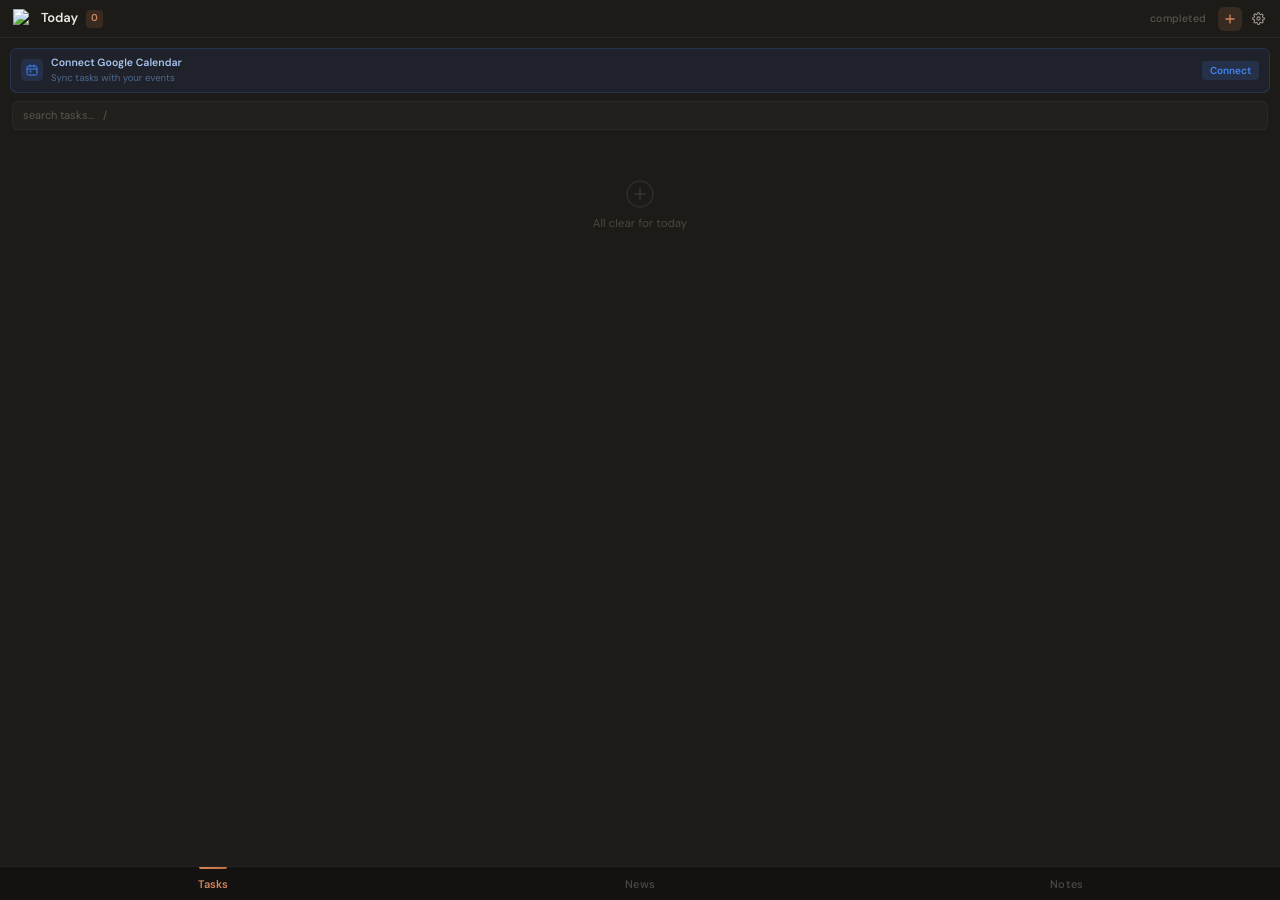
==== frontend/index.html @ a24739db "Initial commit: Checkera desktop to-do widget Adds version control to the project (previously ungiti" ====
<!DOCTYPE html>
<html lang="en">
<head>
  <meta charset="UTF-8" />
  <meta name="viewport" content="width=device-width, initial-scale=1.0" />
  <title>Checkera</title>
  <link rel="preconnect" href="https://fonts.googleapis.com" />
  <link rel="preconnect" href="https://fonts.gstatic.com" crossorigin />
  <link href="https://fonts.googleapis.com/css2?family=DM+Sans:ital,opsz,wght@0,9..40,300;0,9..40,400;0,9..40,500;0,9..40,600;1,9..40,300&display=swap" rel="stylesheet" />
  <link rel="stylesheet" href="styles.css" />
</head>
<body>
  <div id="app">
    <!-- Header strip -->
    <div id="header-strip">
      <div class="header-left">
        <img class="brand-badge" src="checkera-icon-32.png" alt="Checkera" />
        <span id="view-title">Today</span>
        <span id="view-count" class="count-badge">0</span>
      </div>
      <div class="header-actions">
        <button id="focus-indicator" class="focus-indicator hidden" title="Focus session running — click to view"></button>
        <button id="action-done" class="header-link" title="View completed tasks">completed</button>
        <button id="action-add" class="action-btn action-add" title="Add task">
          <svg width="14" height="14" viewBox="0 0 24 24" fill="none" stroke="currentColor" stroke-width="2.2" stroke-linecap="round"><line x1="12" y1="5" x2="12" y2="19"/><line x1="5" y1="12" x2="19" y2="12"/></svg>
        </button>
        <button id="action-refresh" class="action-btn action-refresh hidden" title="Refresh news">
          <svg width="13" height="13" viewBox="0 0 24 24" fill="none" stroke="currentColor" stroke-width="2" stroke-linecap="round" stroke-linejoin="round"><polyline points="23 4 23 10 17 10"/><polyline points="1 20 1 14 7 14"/><path d="M3.51 9a9 9 0 0 1 14.85-3.36L23 10M1 14l4.64 4.36A9 9 0 0 0 20.49 15"/></svg>
        </button>
        <button id="action-settings" class="action-btn action-settings" title="Settings">
          <svg width="13" height="13" viewBox="0 0 24 24" fill="none" stroke="currentColor" stroke-width="2" stroke-linecap="round" stroke-linejoin="round"><circle cx="12" cy="12" r="3"/><path d="M19.4 15a1.65 1.65 0 0 0 .33 1.82l.06.06a2 2 0 1 1-2.83 2.83l-.06-.06a1.65 1.65 0 0 0-1.82-.33 1.65 1.65 0 0 0-1 1.51V21a2 2 0 0 1-4 0v-.09A1.65 1.65 0 0 0 9 19.4a1.65 1.65 0 0 0-1.82.33l-.06.06a2 2 0 1 1-2.83-2.83l.06-.06A1.65 1.65 0 0 0 4.6 15a1.65 1.65 0 0 0-1.51-1H3a2 2 0 0 1 0-4h.09A1.65 1.65 0 0 0 4.6 9a1.65 1.65 0 0 0-.33-1.82l-.06-.06a2 2 0 1 1 2.83-2.83l.06.06A1.65 1.65 0 0 0 9 4.6a1.65 1.65 0 0 0 1-1.51V3a2 2 0 0 1 4 0v.09a1.65 1.65 0 0 0 1 1.51 1.65 1.65 0 0 0 1.82-.33l.06-.06a2 2 0 1 1 2.83 2.83l-.06.06A1.65 1.65 0 0 0 19.4 9a1.65 1.65 0 0 0 1.51 1H21a2 2 0 0 1 0 4h-.09a1.65 1.65 0 0 0-1.51 1z"/></svg>
        </button>
      </div>
    </div>

    <!-- Scrollable content -->
    <div id="content" class="scroll-area"></div>

    <!-- Tab bar -->
    <div id="tab-bar">
      <button class="tab-btn" data-tab="tasks">tasks</button>
      <button class="tab-btn" data-tab="news">news</button>
      <button class="tab-btn" data-tab="notes">notes</button>
    </div>
  </div>
  <script src="app.js"></script>
</body>
</html>
---- frontend/styles.css ----
/* ─────────────────────────────────────────────────────────────
   Design tokens — dark warm terracotta, exactly matching the
   Figma design. Don't change without checking the export.
─────────────────────────────────────────────────────────── */

:root {
  --bg:               #1D1B18;
  --bg-title:         #131210;
  --bg-hover:         #222018;
  --bg-input:         #22201C;

  --text:             #EDE8E1;
  --text-secondary:   #A0988E;
  --text-muted:       #8A8480;
  --text-faint:       #6A6460;
  --text-fainter:     #5A5650;
  --text-bare:        #4E4A46;
  --text-dim:         #4A4640;
  --text-dimmer:      #3E3A36;
  --text-dimmest:     #3A3630;

  --accent:           #D4845A;
  --accent-2:         #C0703E;
  --accent-tint:      rgba(212, 132, 90, 0.14);
  --accent-tint-hov:  rgba(212, 132, 90, 0.28);
  --accent-warm:      #9A7060;

  --border:           rgba(255, 255, 255, 0.07);
  --border-faint:     rgba(255, 255, 255, 0.04);
  --border-strong:    rgba(255, 255, 255, 0.1);

  --done-fill:        #2E4A3A;
  --done-check:       #4A8064;

  --gcal:             #4285F4;
  --gcal-tint:        rgba(66, 133, 244, 0.18);
  --gcal-bg:          rgba(66, 133, 244, 0.08);
  --gcal-text:        #A8C4F0;
  --gcal-sub:         #4E6A90;

  --bucket-overdue:   #C44040;
  --bucket-today:     #D4845A;
  --bucket-tomorrow:  #C4A24A;
  --bucket-week:      #6390B8;
  --bucket-later:     #6A8A6A;
  --bucket-someday:   #5A5650;
}

* { box-sizing: border-box; }

html, body {
  margin: 0; padding: 0;
  width: 100%; height: 100%;
  font-family: 'DM Sans', system-ui, sans-serif;
  background: var(--bg);
  color: var(--text);
  user-select: none;
  -webkit-font-smoothing: antialiased;
  text-rendering: geometricPrecision;
  overflow: hidden;
}

button {
  font-family: inherit;
  border: none;
  cursor: pointer;
  padding: 0;
  background: transparent;
}

#app {
  width: 100vw; height: 100vh;
  display: flex; flex-direction: column;
  background: var(--bg);
  border-radius: 0;
  overflow: hidden;
}

/* ── Header strip ── */
#header-strip {
  height: 38px; flex-shrink: 0;
  background: var(--bg);
  border-bottom: 1px solid rgba(255, 255, 255, 0.06);
  display: flex;
  align-items: center;
  justify-content: space-between;
  padding: 0 10px 0 13px;
}

.header-left { display: flex; align-items: center; gap: 8px; min-width: 0; }

.brand-badge {
  width: 20px; height: 20px;
  display: block;
  flex-shrink: 0;
  /* the PNG already has the orange square + checkmark baked in */
  image-rendering: -webkit-optimize-contrast;
  image-rendering: crisp-edges;
}

#view-title {
  font-size: 13px;
  font-weight: 600;
  color: var(--text);
  letter-spacing: -0.01em;
}

.count-badge {
  font-size: 10px;
  font-weight: 600;
  color: var(--accent);
  background: var(--accent-tint);
  border-radius: 4px;
  padding: 1px 5px;
  line-height: 1.6;
}

.header-actions { display: flex; gap: 4px; align-items: center; }
.hidden { display: none !important; }

.action-btn {
  width: 24px; height: 24px;
  border-radius: 6px;
  display: flex; align-items: center; justify-content: center;
  transition: background 0.15s, color 0.15s;
}
.action-add {
  background: var(--accent-tint);
  color: var(--accent);
}
.action-add:hover { background: var(--accent-tint-hov); }
.action-refresh { color: var(--text-fainter); }
.action-refresh:hover { color: var(--accent); }
.action-refresh.spinning svg { animation: spin 0.8s ease; }
@keyframes spin { from { transform: rotate(0); } to { transform: rotate(360deg); } }

/* "done" link in header — text-link styling, not a button */
.header-link {
  font-family: inherit;
  font-size: 10.5px;
  font-weight: 500;
  color: var(--text-fainter);
  background: transparent;
  border: none;
  padding: 4px 6px;
  letter-spacing: 0.02em;
  cursor: pointer;
  text-decoration: none;
  transition: color 0.15s;
  margin-right: 2px;
}
.header-link:hover { color: var(--accent); text-decoration: underline; text-underline-offset: 2px; }

/* ── Scrollable content ── */
.scroll-area {
  flex: 1; min-height: 0; overflow-y: auto;
  scrollbar-width: none;
}
.scroll-area::-webkit-scrollbar { width: 0; }

/* ── Search bar (tasks view) ── */
.search-wrap {
  position: relative;
  display: flex; align-items: center;
  margin: 8px 12px 6px;
}
.search-input {
  flex: 1;
  background: var(--bg-input);
  border: 1px solid var(--border-faint);
  border-radius: 6px;
  color: var(--text);
  font-family: inherit;
  font-size: 11.5px;
  padding: 6px 26px 6px 10px;
  outline: none;
  transition: border-color 0.12s, background 0.12s;
}
.search-input::placeholder { color: var(--text-fainter); font-size: 11px; }
.search-input:focus {
  border-color: rgba(212, 132, 90, 0.4);
  background: #26221E;
}
.search-active .search-input {
  border-color: rgba(212, 132, 90, 0.45);
}
.search-clear {
  position: absolute;
  right: 6px;
  width: 18px; height: 18px;
  font-size: 14px;
  line-height: 1;
  color: var(--text-fainter);
  background: transparent;
  border: none;
  border-radius: 50%;
  cursor: pointer;
  display: flex; align-items: center; justify-content: center;
  transition: background 0.12s, color 0.12s;
}
.search-clear:hover {
  background: rgba(255,255,255,0.06);
  color: var(--accent);
}

/* ── Bucket section header ── */
.bucket-header {
  width: 100%;
  display: flex; align-items: center; gap: 6px;
  padding: 5px 14px;
  border-bottom: 1px solid var(--border-faint);
  text-align: left;
  transition: background 0.12s;
}
.bucket-header:hover { background: rgba(255, 255, 255, 0.02); }
.bucket-chevron { display: flex; align-items: center; }
.bucket-label {
  font-size: 9.5px; font-weight: 700;
  letter-spacing: 0.07em;
  text-transform: uppercase;
}
.bucket-count {
  font-size: 9px; font-weight: 600;
  border-radius: 3px;
  padding: 0 4px;
  line-height: 1.7;
}

/* ── Task row ── */
.task-row {
  display: flex; align-items: flex-start; gap: 9px;
  padding: 7px 12px 7px 14px;
  border-bottom: 1px solid var(--border-faint);
  transition: background 0.12s;
}
.task-row:hover { background: var(--bg-hover); }
.task-row.has-meta { padding-bottom: 8px; }
.task-row-editable { cursor: pointer; }

.checkbox {
  width: 15px; height: 15px; border-radius: 50%;
  border: 1.5px solid rgba(255, 255, 255, 0.2);
  background: transparent;
  flex-shrink: 0;
  display: flex; align-items: center; justify-content: center;
  margin-top: 1px;
  transition: background 0.15s, border-color 0.15s;
}
.checkbox:hover { border-color: rgba(212, 132, 90, 0.6); }
.checkbox.checked {
  background: #4A8064;
  border: none;
}

.task-body { flex: 1; min-width: 0; }

.task-name {
  font-size: 12.5px;
  line-height: 1.4;
  margin: 0;
  word-break: break-word;
  color: var(--text);
}
.task-name.completed {
  color: rgba(255, 255, 255, 0.28);
  text-decoration: line-through;
  text-decoration-color: rgba(255, 255, 255, 0.2);
}

.task-tags {
  display: flex; align-items: center; gap: 5px;
  margin-top: 3px;
  flex-wrap: wrap;
}

.category-chip {
  font-size: 9px;
  font-weight: 600;
  letter-spacing: 0.06em;
  text-transform: uppercase;
  border-radius: 3px;
  padding: 1px 5px;
}

.gcal-dot {
  display: inline-flex; align-items: center; justify-content: center;
  width: 12px; height: 12px; border-radius: 50%;
  background: var(--gcal-tint);
  flex-shrink: 0;
}

.recurrence-badge {
  display: inline-flex; align-items: center;
  font-size: 8.5px;
  font-weight: 600;
  letter-spacing: 0.04em;
  text-transform: lowercase;
  color: var(--accent);
  background: var(--accent-tint);
  border-radius: 3px;
  padding: 1px 5px;
  line-height: 1.5;
}

/* Attendee avatars on the task row — tiny circles with first letter */
.attendee-avatars {
  display: inline-flex; align-items: center;
  margin-left: 2px;
}
.attendee-avatar {
  display: inline-flex; align-items: center; justify-content: center;
  width: 14px; height: 14px;
  border-radius: 50%;
  font-size: 8.5px;
  font-weight: 700;
  color: #EDE8E1;
  background: linear-gradient(135deg, #6A8A8A 0%, #4E6A6A 100%);
  border: 1.5px solid var(--bg);
  margin-left: -4px;
  cursor: default;
}
.attendee-avatar:first-child { margin-left: 0; }
.attendee-avatar-more {
  background: rgba(255, 255, 255, 0.08);
  color: var(--text-secondary);
  font-size: 7.5px;
}

/* Attendees section in form (pill input like Gmail's To: field) */
.attendees-wrap { position: relative; }
.attendees-box {
  display: flex; flex-wrap: wrap;
  gap: 4px;
  background: var(--bg-input);
  border: 1px solid var(--border-faint);
  border-radius: 6px;
  padding: 5px 7px;
  min-height: 32px;
  transition: border-color 0.12s, background 0.12s;
}
.attendees-box:focus-within {
  border-color: rgba(212, 132, 90, 0.5);
  background: #26221E;
}
.attendee-pill {
  display: inline-flex; align-items: center; gap: 4px;
  background: rgba(212, 132, 90, 0.16);
  border: 1px solid rgba(212, 132, 90, 0.28);
  border-radius: 10px;
  padding: 2px 4px 2px 8px;
  font-size: 10.5px;
  color: var(--text);
  max-width: 100%;
}
.attendee-pill-text {
  overflow: hidden;
  text-overflow: ellipsis;
  white-space: nowrap;
  max-width: 200px;
}
.attendee-pill-x {
  display: inline-flex; align-items: center; justify-content: center;
  width: 14px; height: 14px;
  border-radius: 50%;
  background: transparent;
  border: none;
  font-size: 12px; line-height: 1;
  color: var(--text-fainter);
  cursor: pointer;
  padding: 0;
  transition: background 0.12s, color 0.12s;
}
.attendee-pill-x:hover {
  background: rgba(196, 64, 64, 0.18);
  color: #E55C5C;
}
.attendee-input {
  flex: 1 1 80px;
  min-width: 80px;
  background: transparent;
  border: none;
  outline: none;
  font-family: inherit;
  font-size: 11px;
  color: var(--text);
  padding: 2px 0;
  user-select: text;
  -webkit-user-select: text;
}
.attendee-input::placeholder { color: var(--text-fainter); }

/* Autocomplete dropdown anchored under the box */
.attendee-suggestions {
  position: absolute;
  left: 0; right: 0;
  top: 100%;
  margin-top: 3px;
  background: var(--bg);
  border: 1px solid var(--border-strong);
  border-radius: 6px;
  box-shadow: 0 6px 18px rgba(0, 0, 0, 0.4);
  z-index: 50;
  overflow: hidden;
}
.attendee-sugg-row {
  display: block;
  width: 100%;
  font-family: inherit;
  font-size: 11px;
  text-align: left;
  background: transparent;
  border: none;
  cursor: pointer;
  padding: 6px 10px;
  color: var(--text-secondary);
  transition: background 0.1s, color 0.1s;
}
.attendee-sugg-row:hover {
  background: var(--accent-tint);
  color: var(--accent);
}

.due-meta {
  display: flex; align-items: center; gap: 6px;
  margin-top: 3px;
}
.meta-pill {
  display: flex; align-items: center; gap: 2px;
  font-size: 10px;
}
.meta-pill.overdue { color: var(--bucket-overdue); }

.priority-dot {
  display: inline-block;
  width: 5px; height: 5px; border-radius: 50%;
  flex-shrink: 0;
  margin-top: 7px;
}

/* ── Focus Mode ── */
.focus-btn {
  width: 20px; height: 20px;
  flex-shrink: 0;
  border-radius: 5px;
  display: flex; align-items: center; justify-content: center;
  color: var(--text-secondary);
  opacity: 0.55;
  transition: background 0.15s, color 0.15s, opacity 0.15s;
  margin-top: 2px;
}
.focus-btn:hover {
  opacity: 1;
  color: var(--accent);
  background: var(--accent-tint);
}

.focus-indicator {
  font-size: 10px;
  font-weight: 600;
  letter-spacing: 0.01em;
  color: var(--accent);
  background: var(--accent-tint);
  border-radius: 6px;
  padding: 4px 7px;
  font-variant-numeric: tabular-nums;
}
.focus-indicator:hover { background: var(--accent); color: #fff; }

.focus-session-card {
  display: flex; flex-direction: column; align-items: center;
  padding: 22px 16px 16px;
  gap: 4px;
  position: relative;
}
.focus-session-back {
  position: absolute;
  top: 8px; left: 10px;
  font-size: 10px;
  color: var(--text-secondary);
  background: transparent;
}
.focus-session-back:hover { color: var(--text); }
.focus-session-task {
  font-size: 11px;
  color: var(--text-secondary);
  text-align: center;
  max-width: 240px;
  overflow: hidden; text-overflow: ellipsis; white-space: nowrap;
}
.focus-session-timer {
  font-size: 40px;
  font-weight: 300;
  font-variant-numeric: tabular-nums;
  color: var(--text);
  margin: 10px 0 6px;
}
.focus-session-state {
  font-size: 10px;
  color: var(--text-secondary);
  margin-bottom: 10px;
}
.focus-session-actions {
  display: flex; gap: 6px;
  width: 100%;
  padding: 6px 0 0;
}

/* ── Settings ── */
.action-settings { color: var(--text-secondary); }
.action-settings:hover { background: rgba(255,255,255,0.06); color: var(--text); }

.settings-card {
  padding: 16px;
}
.settings-title {
  font-size: 12px;
  font-weight: 600;
  color: var(--text);
  margin-bottom: 12px;
}
.settings-row {
  display: flex; align-items: center; justify-content: space-between;
  gap: 10px;
  padding: 10px 0;
  border-top: 1px solid var(--border);
}
.settings-row:first-of-type { border-top: none; }
.settings-row-label { font-size: 11px; color: var(--text); }
.settings-row-sub { font-size: 10px; color: var(--text-secondary); margin-top: 2px; }

.settings-switch {
  position: relative;
  width: 34px; height: 19px;
  flex-shrink: 0;
  border-radius: 10px;
  background: rgba(255,255,255,0.12);
  border: none;
  transition: background 0.15s;
}
.settings-switch::after {
  content: "";
  position: absolute;
  top: 2px; left: 2px;
  width: 15px; height: 15px;
  border-radius: 50%;
  background: #EDE8E1;
  transition: transform 0.15s;
}
.settings-switch.on { background: var(--accent); }
.settings-switch.on::after { transform: translateX(15px); }
.settings-switch:disabled { opacity: 0.5; }

/* ── Create form ── */
.create-form {
  padding: 4px 0 14px;
}

.form-head {
  display: flex; align-items: center; justify-content: space-between;
  padding: 6px 12px 10px;
  border-bottom: 1px solid var(--border-faint);
  margin-bottom: 4px;
}
.form-back, .form-save {
  font-family: inherit;
  font-size: 11px;
  background: transparent;
  border: none;
  cursor: pointer;
  padding: 4px 8px;
  border-radius: 5px;
  transition: background 0.12s, color 0.12s;
}
.form-back {
  color: var(--text-fainter);
}
.form-back:hover {
  background: rgba(255,255,255,0.04);
  color: var(--text-secondary);
}
.form-save {
  color: var(--accent);
  background: var(--accent-tint);
  font-weight: 600;
}
.form-save:hover {
  background: var(--accent-tint-hov);
}
.form-title {
  font-size: 11px;
  color: var(--text-faint);
  letter-spacing: 0.04em;
  text-transform: lowercase;
}

.form-section {
  padding: 8px 14px 4px;
}
.form-caption {
  font-size: 9px;
  font-weight: 700;
  letter-spacing: 0.08em;
  text-transform: uppercase;
  color: var(--text-fainter);
  margin-bottom: 6px;
}

.form-input {
  width: 100%;
  background: var(--bg-input);
  border: 1px solid var(--border-faint);
  border-radius: 6px;
  color: var(--text);
  font-family: inherit;
  font-size: 12.5px;
  padding: 7px 9px;
  outline: none;
  transition: border-color 0.12s, background 0.12s;
  box-sizing: border-box;
}
.form-input:focus {
  border-color: rgba(212, 132, 90, 0.5);
  background: #26221E;
}
input[type="date"].form-input, input[type="time"].form-input {
  color-scheme: dark;
  font-size: 11px;
}

.form-row {
  display: flex; gap: 6px;
}
.form-row-sub { margin-top: 6px; }
.form-date  { flex: 1.4 1 0; }
.form-time  { flex: 1 1 0; }

.form-hint {
  font-size: 9.5px;
  color: var(--text-fainter);
  margin-top: 5px;
  font-style: italic;
}
.form-hint-info { color: var(--accent); font-style: normal; }
.form-caption-count {
  font-weight: 600; color: var(--accent);
  font-size: 8.5px; letter-spacing: 0.04em;
}

/* ── REPEAT chip row: stable 3×2 grid (no flex-wrap shimmy when chips bold) ── */
.chip-row-repeat {
  display: grid !important;
  grid-template-columns: repeat(3, 1fr);
  gap: 5px;
}
.chip-row-repeat .chip {
  flex: none;
  min-width: 0;
  min-height: 26px;
  padding: 6px 4px;
  text-align: center;
  display: flex;
  align-items: center;
  justify-content: center;
}

/* ── REPEAT section: custom 7-day picker ── */
.repeat-wrap { display: flex; flex-direction: column; gap: 10px; }

.weekday-picker {
  display: grid;
  grid-template-columns: repeat(7, 1fr);
  gap: 5px;
  margin-top: 6px;
  padding: 12px 8px;
  background: rgba(212, 132, 90, 0.04);
  border: 1px solid rgba(212, 132, 90, 0.15);
  border-radius: 8px;
}
.weekday-cell {
  font-family: inherit;
  font-size: 11px;
  font-weight: 600;
  color: var(--text-secondary);
  background: var(--bg-input);
  border: 1px solid var(--border-faint);
  border-radius: 6px;
  padding: 9px 0;
  cursor: pointer;
  transition: background 0.12s, color 0.12s, border-color 0.12s, transform 0.08s;
  letter-spacing: 0.02em;
  min-height: 32px;
  display: flex; align-items: center; justify-content: center;
}
.weekday-cell:hover {
  border-color: rgba(212, 132, 90, 0.45);
  color: var(--text);
  background: #26221E;
}
.weekday-cell:active { transform: scale(0.96); }
.weekday-weekend {
  color: var(--text-faint);
  background: rgba(255, 255, 255, 0.015);
}
.weekday-on, .weekday-on:hover {
  background: var(--accent);
  border-color: var(--accent);
  color: #fff;
  font-weight: 700;
}

/* ── Upcoming ghost section (after the active buckets) ── */
.upcoming-wrap {
  margin: 10px 10px 14px;
  padding: 6px 0 4px;
  border-top: 1px dashed var(--border-faint);
}
.upcoming-head {
  display: flex; align-items: center; gap: 6px;
  padding: 6px 4px 4px;
  font-size: 9px;
  font-weight: 700;
  letter-spacing: 0.1em;
  text-transform: uppercase;
  color: var(--text-fainter);
}
.upcoming-count {
  font-size: 8.5px; font-weight: 700;
  color: var(--text-fainter);
  background: rgba(255, 255, 255, 0.04);
  border-radius: 3px;
  padding: 1px 5px;
  margin-left: auto;
  margin-right: 4px;
}
.upcoming-row {
  display: flex; align-items: center; gap: 6px;
  padding: 4px 6px;
  border-radius: 5px;
  opacity: 0.55;
  cursor: default;
  font-size: 11px;
  user-select: none;
  -webkit-user-select: none;
}
.upcoming-icon {
  font-size: 10px;
  color: var(--accent);
  flex-shrink: 0;
  opacity: 0.7;
}
.upcoming-name {
  color: var(--text-secondary);
  flex-shrink: 0;
  font-weight: 500;
}
.upcoming-meta {
  font-size: 9.5px;
  color: var(--text-fainter);
  margin-left: auto;
  letter-spacing: 0.01em;
}
.upcoming-more {
  font-size: 9.5px;
  color: var(--text-fainter);
  padding: 2px 8px 0;
  font-style: italic;
}

/* ── Subtasks (checklist inside edit form, progress pill in row) ── */
.subtask-progress {
  display: inline-block;
  font-size: 8.5px;
  font-weight: 700;
  letter-spacing: 0.04em;
  color: var(--accent);
  background: var(--accent-tint);
  border-radius: 3px;
  padding: 1px 4px;
  margin-left: 4px;
  vertical-align: 1px;
}

/* Inline subtasks shown directly on the task row */
.task-subtasks {
  display: flex; flex-direction: column;
  gap: 2px;
  margin-top: 4px;
  padding-left: 4px;
  border-left: 1px solid var(--border-faint);
}
.task-subtask {
  display: flex; align-items: center; gap: 6px;
  padding: 2px 4px;
  border-radius: 4px;
  cursor: pointer;
  transition: background 0.12s;
}
.task-subtask:hover { background: rgba(255, 255, 255, 0.03); }
.task-subtask-cb {
  display: inline-flex; align-items: center; justify-content: center;
  width: 11px; height: 11px;
  border-radius: 50%;
  border: 1.2px solid rgba(255, 255, 255, 0.22);
  background: transparent;
  flex-shrink: 0;
}
.task-subtask-cb.checked {
  background: #4A8064;
  border: none;
}
.task-subtask-txt {
  font-size: 10.5px;
  color: var(--text-secondary);
  line-height: 1.35;
  word-break: break-word;
}
.task-subtask-done .task-subtask-txt {
  color: rgba(255, 255, 255, 0.28);
  text-decoration: line-through;
  text-decoration-color: rgba(255, 255, 255, 0.18);
}
.task-subtask-more {
  font-size: 9.5px;
  color: var(--text-fainter);
  padding: 2px 4px 0 4px;
  letter-spacing: 0.02em;
}

/* In-app toast (action feedback, e.g. recurring task completion) */
.toast {
  position: fixed;
  left: 50%; bottom: 46px;
  transform: translateX(-50%) translateY(8px);
  background: rgba(46, 74, 58, 0.96);
  color: #EDE8E1;
  font-size: 11px;
  font-weight: 500;
  letter-spacing: 0.01em;
  padding: 7px 12px;
  border-radius: 6px;
  border: 1px solid rgba(74, 128, 100, 0.35);
  box-shadow: 0 6px 18px rgba(0, 0, 0, 0.45);
  opacity: 0;
  transition: opacity 0.18s ease, transform 0.18s ease;
  z-index: 200;
  pointer-events: none;
  max-width: 90%;
  text-align: center;
}
.toast-shown {
  opacity: 1;
  transform: translateX(-50%) translateY(0);
}
.subtask-progress-done {
  color: var(--done-check);
  background: rgba(74,128,100,0.18);
}

.subtask-list {
  display: flex; flex-direction: column;
  gap: 2px;
  margin-bottom: 6px;
}
.subtask-row {
  display: flex; align-items: center;
  gap: 8px;
  padding: 5px 6px;
  border-radius: 5px;
  transition: background 0.12s;
}
.subtask-row:hover { background: rgba(255,255,255,0.025); }
.subtask-cb {
  width: 13px; height: 13px;
  border-radius: 50%;
  border: 1.5px solid rgba(255,255,255,0.22);
  background: transparent;
  cursor: pointer;
  flex-shrink: 0;
  display: flex; align-items: center; justify-content: center;
  transition: background 0.15s, border-color 0.15s;
}
.subtask-cb:hover { border-color: rgba(212,132,90,0.6); }
.subtask-cb.checked {
  background: #4A8064;
  border: none;
}
.subtask-text {
  flex: 1;
  font-size: 11.5px;
  color: var(--text);
  line-height: 1.35;
  word-break: break-word;
}
.subtask-row-done .subtask-text {
  color: rgba(255,255,255,0.32);
  text-decoration: line-through;
  text-decoration-color: rgba(255,255,255,0.22);
}
.subtask-del {
  font-size: 14px;
  line-height: 1;
  color: var(--text-fainter);
  background: transparent;
  border: none;
  cursor: pointer;
  width: 18px; height: 18px;
  border-radius: 4px;
  display: flex; align-items: center; justify-content: center;
  opacity: 0;
  transition: opacity 0.12s, color 0.12s, background 0.12s;
}
.subtask-row:hover .subtask-del { opacity: 1; }
.subtask-del:hover { color: #C44040; background: rgba(196,64,64,0.1); }

.subtask-add-row { margin-top: 4px; }
.subtask-input {
  padding: 6px 9px;
  font-size: 11.5px;
}

/* ── REMIND ME section (more breathing room) ── */
.reminder-wrap {
  display: flex;
  flex-direction: column;
  gap: 8px;
}
.chip-row-reminder {
  /* Force the 4 presets into an even 4-col grid so each chip has equal
     width and label text isn't squeezed when wrapped. */
  display: grid !important;
  grid-template-columns: repeat(4, 1fr);
  gap: 5px;
}
.chip-row-reminder .chip {
  flex: none;
  min-width: 0;
  padding: 6px 4px;
  text-align: center;
}

.reminder-custom-card {
  display: flex;
  flex-direction: column;
  gap: 7px;
  margin-top: 2px;
  padding: 10px 10px 10px;
  background: rgba(212, 132, 90, 0.05);
  border: 1px solid rgba(212, 132, 90, 0.18);
  border-radius: 7px;
}
.reminder-sub-cap {
  font-size: 9px;
  font-weight: 700;
  letter-spacing: 0.08em;
  text-transform: uppercase;
  color: var(--accent);
  margin-bottom: 1px;
}
.reminder-picker { /* Full-width picker buttons inside the custom card */
  width: 100%;
}
.reminder-clear {
  font-family: inherit;
  font-size: 10px;
  color: var(--text-fainter);
  background: transparent;
  border: none;
  cursor: pointer;
  align-self: flex-end;
  padding: 2px 4px;
  margin-top: 2px;
  letter-spacing: 0.04em;
  text-decoration: underline;
  text-underline-offset: 2px;
  transition: color 0.12s;
}
.reminder-clear:hover { color: var(--accent); }

.reminder-computed {
  display: flex;
  align-items: center;
  gap: 6px;
  font-size: 10.5px;
  color: var(--accent);
  background: var(--accent-tint);
  border: 1px solid rgba(212, 132, 90, 0.2);
  border-radius: 6px;
  padding: 6px 9px;
  margin-top: 2px;
  font-weight: 500;
  letter-spacing: 0.01em;
}
.reminder-arrow {
  font-size: 12px;
  opacity: 0.8;
}

/* ── Danger zone (delete button shown only in edit mode) ── */
.form-danger {
  padding: 18px 14px 6px;
  display: flex; justify-content: center;
  border-top: 1px solid var(--border-faint);
  margin-top: 8px;
}
.form-delete {
  font-family: inherit;
  font-size: 10.5px;
  color: #C44040;
  background: transparent;
  border: 1px solid rgba(196, 64, 64, 0.25);
  border-radius: 6px;
  padding: 6px 14px;
  letter-spacing: 0.02em;
  cursor: pointer;
  transition: background 0.12s, color 0.12s, border-color 0.12s;
}
.form-delete:hover {
  background: rgba(196, 64, 64, 0.12);
  border-color: rgba(196, 64, 64, 0.45);
  color: #E55C5C;
}

/* ── Themed confirmation dialog ── */
.confirm-card {
  display: flex; flex-direction: column;
  align-items: center; text-align: center;
  padding: 18px 18px 14px;
  gap: 8px;
}
.confirm-icon {
  width: 36px; height: 36px;
  border-radius: 50%;
  display: flex; align-items: center; justify-content: center;
  color: var(--accent);
  background: var(--accent-tint);
  margin-bottom: 2px;
}
.confirm-danger .confirm-icon {
  color: #C44040;
  background: rgba(196, 64, 64, 0.15);
}
.confirm-title {
  font-size: 13px;
  font-weight: 600;
  color: var(--text);
  letter-spacing: -0.01em;
}
.confirm-message {
  font-size: 11px;
  line-height: 1.5;
  color: var(--text-secondary);
  padding: 0 4px;
  word-break: break-word;
}
.confirm-actions {
  display: flex; gap: 8px;
  width: 100%;
  margin-top: 12px;
}
.confirm-cancel,
.confirm-ok {
  flex: 1;
  font-family: inherit;
  font-size: 11px;
  font-weight: 600;
  border-radius: 6px;
  padding: 8px 10px;
  cursor: pointer;
  letter-spacing: 0.02em;
  transition: background 0.12s, color 0.12s, border-color 0.12s;
  border: 1px solid transparent;
}
.confirm-cancel {
  background: transparent;
  border-color: var(--border);
  color: var(--text-secondary);
}
.confirm-cancel:hover {
  background: rgba(255, 255, 255, 0.04);
  color: var(--text);
}
.confirm-ok {
  background: var(--accent);
  color: #fff;
}
.confirm-ok:hover { background: var(--accent-2); }
.confirm-ok:focus { outline: 2px solid rgba(212, 132, 90, 0.4); outline-offset: 2px; }
.confirm-ok-danger {
  background: #C44040;
}
.confirm-ok-danger:hover { background: #B03434; }
.confirm-ok-danger:focus { outline-color: rgba(196, 64, 64, 0.4); }

/* ── Picker button (replaces native date/time inputs) ── */
.picker-btn {
  display: flex; align-items: center; gap: 6px;
  background: var(--bg-input);
  border: 1px solid var(--border-faint);
  border-radius: 6px;
  color: var(--text);
  font-family: inherit;
  font-size: 11px;
  padding: 7px 10px;
  cursor: pointer;
  transition: border-color 0.12s, background 0.12s;
  box-sizing: border-box;
  text-align: left;
  width: 100%;
}
.picker-btn:hover {
  border-color: rgba(212,132,90,0.4);
  background: #26221E;
}
.picker-icon { opacity: 0.7; font-size: 10px; }
.picker-label { flex: 1; color: var(--text-secondary); font-weight: 500; letter-spacing: 0.01em; }
.picker-btn:hover .picker-label { color: var(--text); }

/* ── Modal overlay (date/time pickers) ── */
.overlay {
  position: fixed; inset: 0;
  background: rgba(0,0,0,0.55);
  display: flex; align-items: center; justify-content: center;
  padding: 12px;
  z-index: 100;
  opacity: 0;
  transition: opacity 0.14s ease;
  backdrop-filter: blur(2px);
}
.overlay-shown { opacity: 1; }

.overlay-panel {
  width: 100%;
  max-width: 300px;
  background: var(--bg);
  border: 1px solid var(--border-strong);
  border-radius: 10px;
  box-shadow: 0 12px 32px rgba(0,0,0,0.5);
  overflow: hidden;
}

.picker-card {
  display: flex; flex-direction: column;
  padding: 6px;
}

.picker-head {
  display: flex; align-items: center; justify-content: space-between;
  padding: 8px 10px 6px;
}
.picker-head-simple {
  justify-content: center; padding: 12px 10px 6px;
}
.picker-title {
  font-size: 12px; font-weight: 600;
  color: var(--text);
  letter-spacing: 0.01em;
}
.picker-nav {
  width: 26px; height: 26px;
  display: flex; align-items: center; justify-content: center;
  background: transparent; border: none; cursor: pointer;
  color: var(--text-fainter);
  font-size: 16px; font-weight: 600;
  border-radius: 5px;
  transition: background 0.12s, color 0.12s;
}
.picker-nav:hover { background: rgba(255,255,255,0.05); color: var(--accent); }

.picker-dow {
  display: grid; grid-template-columns: repeat(7, 1fr);
  padding: 0 8px;
  margin-bottom: 4px;
}
.picker-dow span {
  text-align: center;
  font-size: 9px; font-weight: 700; letter-spacing: 0.08em;
  color: var(--text-fainter);
  padding: 4px 0;
}

.picker-grid {
  display: grid; grid-template-columns: repeat(7, 1fr);
  padding: 0 8px;
  gap: 2px;
}
.picker-day, .picker-day-blank {
  height: 28px;
  display: flex; align-items: center; justify-content: center;
  background: transparent; border: none; cursor: pointer;
  color: var(--text);
  font-family: inherit;
  font-size: 11px;
  border-radius: 999px;
  transition: background 0.12s, color 0.12s;
}
.picker-day-blank { cursor: default; }
.picker-day:hover { background: var(--accent-tint); color: var(--accent); }
.picker-day-today {
  border: 1.5px solid var(--accent);
  color: var(--accent); font-weight: 600;
}
.picker-day-selected, .picker-day-selected:hover {
  background: var(--accent);
  color: #fff; font-weight: 700;
  border: none;
}

.picker-time-display {
  font-size: 30px; font-weight: 600;
  color: var(--text);
  letter-spacing: -0.02em;
}
.picker-ampm {
  font-size: 13px; font-weight: 500;
  color: var(--accent);
  margin-left: 4px;
  letter-spacing: 0;
}

.picker-mini-cap {
  font-size: 9px; font-weight: 700; letter-spacing: 0.1em;
  color: var(--text-fainter);
  padding: 18px 12px 8px;
}

.picker-time-grid {
  display: grid; grid-template-columns: repeat(6, 1fr);
  padding: 0 12px;
  /* row-gap is what was missing — vertical breathing room between rows */
  gap: 8px 4px;
}

.picker-time-cell {
  height: 30px;
  display: flex; align-items: center; justify-content: center;
  background: var(--bg-input);
  border: 1px solid transparent;
  cursor: pointer;
  color: var(--text-secondary);
  font-family: inherit;
  font-size: 11px;
  border-radius: 6px;
  transition: background 0.12s, color 0.12s, border-color 0.12s;
}
.picker-time-cell:hover {
  background: #26221E;
  color: var(--text);
}
.picker-time-selected, .picker-time-selected:hover {
  background: var(--accent);
  color: #fff;
  font-weight: 700;
  border-color: var(--accent);
}

.picker-ampm-row {
  display: grid; grid-template-columns: 1fr 1fr;
  padding: 0 12px;
  gap: 8px;
  margin-top: 8px;
}
.picker-ampm-cell { height: 34px; font-size: 12px; font-weight: 600; letter-spacing: 0.04em; }

.picker-actions {
  display: flex; gap: 6px;
  padding: 20px 12px 14px;
}
.picker-act-secondary {
  flex: 1;
  background: transparent;
  border: 1px solid var(--border);
  color: var(--text-secondary);
  font-family: inherit;
  font-size: 10px;
  border-radius: 6px;
  padding: 7px;
  cursor: pointer;
  transition: background 0.12s, color 0.12s, border-color 0.12s;
}
.picker-act-secondary:hover {
  background: rgba(255,255,255,0.04);
  color: var(--text);
}
.picker-act-primary {
  flex: 1.4;
  background: var(--accent);
  border: none;
  color: #fff;
  font-family: inherit;
  font-size: 11px;
  font-weight: 600;
  border-radius: 6px;
  padding: 7px;
  cursor: pointer;
  transition: background 0.12s;
}
.picker-act-primary:hover { background: var(--accent-2); }

/* Chip rows (used by create form + anywhere else) */
.chip-row {
  display: flex; gap: 4px;
  flex-wrap: wrap;
}
.chip {
  flex: 1 1 auto;
  min-width: 50px;
  border: none;
  border-radius: 999px;
  cursor: pointer;
  font-family: inherit;
  font-size: 10px;
  font-weight: 600;
  padding: 5px 9px;
  transition: background 0.12s, color 0.12s;
  letter-spacing: 0.02em;
}
.chip:hover {
  filter: brightness(1.15);
}
.chip-active {
  font-weight: 700;
}

/* ── GCal banner ── */
.gcal-banner {
  margin: 10px 10px 4px;
  padding: 8px 10px;
  border-radius: 7px;
  background: var(--gcal-bg);
  border: 1px solid var(--gcal-tint);
  display: flex; align-items: center; gap: 8px;
}
.gcal-banner-icon {
  width: 22px; height: 22px; border-radius: 5px;
  background: rgba(66, 133, 244, 0.15);
  display: flex; align-items: center; justify-content: center;
  flex-shrink: 0;
}
.gcal-banner-text { flex: 1; min-width: 0; }
.gcal-banner-title {
  font-size: 10.5px;
  font-weight: 600;
  color: var(--gcal-text);
  margin: 0;
  line-height: 1.3;
}
.gcal-banner-sub {
  font-size: 9.5px;
  color: var(--gcal-sub);
  margin: 1px 0 0;
  line-height: 1.3;
}
.gcal-banner-btn {
  font-size: 10px;
  font-weight: 600;
  color: var(--gcal);
  background: rgba(66, 133, 244, 0.15);
  border-radius: 4px;
  padding: 3px 8px;
  flex-shrink: 0;
  transition: background 0.15s;
}
.gcal-banner-btn:hover { background: rgba(66, 133, 244, 0.28); }

/* ── Done row ── */
.done-row {
  display: flex; align-items: flex-start; gap: 9px;
  padding: 7px 12px 7px 14px;
  border-bottom: 1px solid var(--border-faint);
}
.done-fill {
  width: 15px; height: 15px; border-radius: 50%;
  background: var(--done-fill);
  display: flex; align-items: center; justify-content: center;
  flex-shrink: 0;
  margin-top: 1px;
}
.done-body { flex: 1; min-width: 0; }
.done-name {
  font-size: 12.5px;
  line-height: 1.4;
  margin: 0;
  word-break: break-word;
  color: rgba(255, 255, 255, 0.28);
  text-decoration: line-through;
  text-decoration-color: rgba(255, 255, 255, 0.15);
}
.done-meta {
  display: flex; align-items: center; gap: 5px;
  margin-top: 3px;
}

/* ── Stats panel (top of completed view) ── */
.stats-panel {
  margin: 6px 10px 10px;
  padding: 10px 4px;
  background: rgba(255, 255, 255, 0.025);
  border: 1px solid var(--border-faint);
  border-radius: 8px;
  display: flex; flex-direction: column;
  gap: 8px;
}
.stats-row {
  display: grid;
  grid-template-columns: repeat(3, 1fr);
  gap: 4px;
}
.stat-cell {
  display: flex; flex-direction: column;
  align-items: center;
  padding: 2px 0;
}
.stat-val {
  font-size: 18px;
  font-weight: 700;
  line-height: 1.1;
  letter-spacing: -0.02em;
}
.stat-lbl {
  font-size: 8.5px;
  font-weight: 600;
  letter-spacing: 0.08em;
  text-transform: uppercase;
  color: var(--text-fainter);
  margin-top: 2px;
}
.streak-row {
  display: flex; align-items: center;
  justify-content: center;
  gap: 6px;
  padding: 4px 8px 0;
  border-top: 1px dashed var(--border-faint);
  padding-top: 7px;
}
.streak-flame { font-size: 12px; }
.streak-text {
  font-size: 10.5px;
  color: var(--text-secondary);
  letter-spacing: 0.01em;
}
.streak-text strong { color: var(--accent); font-weight: 700; }
.streak-best {
  font-size: 9px;
  color: var(--text-fainter);
  margin-left: auto;
  letter-spacing: 0.04em;
}

/* ── Sub-view (done list inside tasks tab) ── */
.sub-view { padding: 0 0 8px; }
.sub-view-head {
  display: flex; align-items: center; gap: 8px;
  padding: 8px 12px 10px;
  border-bottom: 1px solid var(--border-faint);
  margin-bottom: 2px;
}
.sub-back {
  font-family: inherit;
  font-size: 11px;
  color: var(--text-fainter);
  background: transparent;
  border: none;
  padding: 4px 8px;
  border-radius: 5px;
  cursor: pointer;
  transition: background 0.12s, color 0.12s;
}
.sub-back:hover { background: rgba(255,255,255,0.04); color: var(--text-secondary); }
.sub-view-title {
  flex: 1;
  font-size: 11px;
  color: var(--text-faint);
  letter-spacing: 0.04em;
  text-transform: lowercase;
}
.sub-view-count {
  font-size: 10px; font-weight: 600;
  color: var(--done-check);
  background: rgba(74,128,100,0.15);
  border-radius: 4px;
  padding: 1px 5px;
  line-height: 1.6;
}

/* ── Notes view (scratchpad) ── */
.notes-view {
  display: flex; flex-direction: column;
  height: 100%;
  padding: 10px 12px 8px;
  box-sizing: border-box;
}
.notes-input {
  flex: 1;
  width: 100%;
  resize: none;
  background: var(--bg-input);
  border: 1px solid var(--border-faint);
  border-radius: 7px;
  color: var(--text);
  font-family: inherit;
  font-size: 12px;
  line-height: 1.55;
  padding: 10px 11px;
  outline: none;
  transition: border-color 0.12s, background 0.12s;
  box-sizing: border-box;
  user-select: text;
  -webkit-user-select: text;
}
.notes-input:focus {
  border-color: rgba(212, 132, 90, 0.4);
  background: #26221E;
}
.notes-input::placeholder { color: var(--text-dim); }
.notes-status {
  font-size: 9px;
  color: var(--text-fainter);
  letter-spacing: 0.05em;
  text-transform: lowercase;
  text-align: right;
  padding: 6px 2px 0;
  min-height: 12px;
}

/* ── News row ── */
.news-row {
  padding: 9px 14px;
  border-bottom: 1px solid var(--border-faint);
  transition: background 0.12s;
  cursor: pointer;
}
.news-row:hover { background: #232018; }
.news-meta {
  display: flex; align-items: center; justify-content: space-between;
  margin-bottom: 4px;
}
.news-source {
  font-size: 9px;
  font-weight: 700;
  letter-spacing: 0.07em;
  text-transform: uppercase;
  color: var(--accent);
}
.news-time {
  font-size: 9px;
  color: var(--text-dimmer);
}
.news-headline {
  font-size: 12px;
  line-height: 1.45;
  margin: 0;
  color: #C0B8B0;
  transition: color 0.12s;
}
.news-row:hover .news-headline { color: var(--text); }

/* ── Empty state ── */
.empty {
  display: flex; flex-direction: column;
  align-items: center; justify-content: center;
  gap: 8px;
  padding: 44px 20px;
}
.empty-text {
  font-size: 11.5px;
  color: var(--text-dim);
  margin: 0;
  text-align: center;
}

/* ── Tab bar ── */
#tab-bar {
  height: 34px; flex-shrink: 0;
  background: var(--bg-title);
  border-top: 1px solid var(--border);
  display: flex;
}

.tab-btn {
  flex: 1;
  font-size: 11px;
  font-weight: 500;
  color: var(--text-bare);
  letter-spacing: 0.02em;
  text-transform: capitalize;
  position: relative;
  transition: color 0.15s;
  font-family: inherit;
}
.tab-btn:hover { color: var(--text-muted); }
.tab-btn.active {
  font-weight: 600;
  color: var(--accent);
}
.tab-btn.active::before {
  content: "";
  position: absolute;
  top: 0; left: 50%;
  transform: translateX(-50%);
  width: 28px; height: 2px;
  background: linear-gradient(90deg, #D4845A, #C0703E);
  border-radius: 0 0 3px 3px;
}
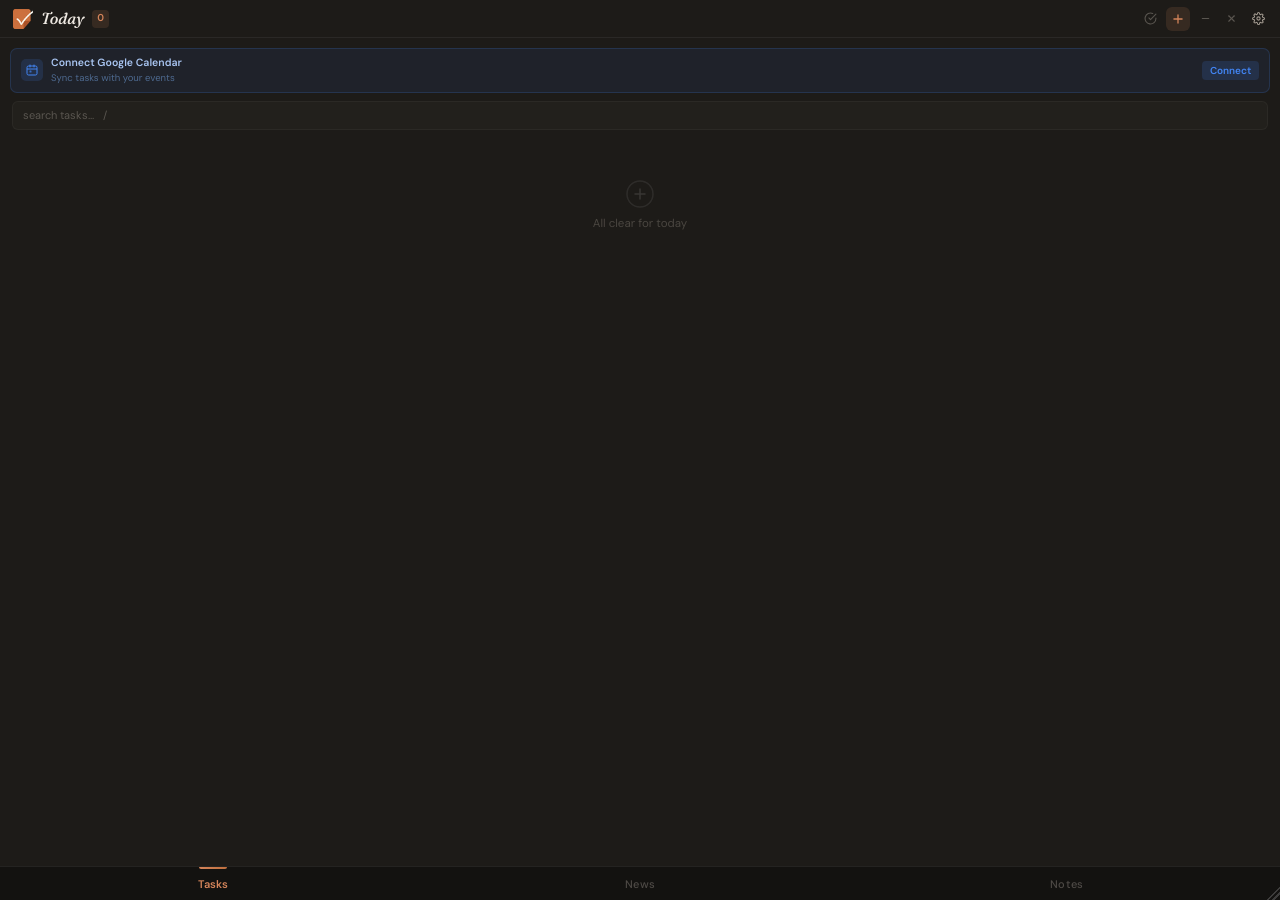
==== commit cdd6635a: "Add Focus Mode, auto-start toggle, frameless window, and fix Calendar in packaged builds Features: -" ====
--- a/frontend/index.html
+++ b/frontend/index.html
@@ -6,26 +6,38 @@
   <title>Checkera</title>
   <link rel="preconnect" href="https://fonts.googleapis.com" />
   <link rel="preconnect" href="https://fonts.gstatic.com" crossorigin />
-  <link href="https://fonts.googleapis.com/css2?family=DM+Sans:ital,opsz,wght@0,9..40,300;0,9..40,400;0,9..40,500;0,9..40,600;1,9..40,300&display=swap" rel="stylesheet" />
+  <link href="https://fonts.googleapis.com/css2?family=DM+Sans:ital,opsz,wght@0,9..40,300;0,9..40,400;0,9..40,500;0,9..40,600;1,9..40,300&family=Fraunces:ital,opsz,wght@0,9..144,400;0,9..144,500;0,9..144,600;1,9..144,400;1,9..144,500&display=swap" rel="stylesheet" />
   <link rel="stylesheet" href="styles.css" />
 </head>
 <body>
   <div id="app">
     <!-- Header strip -->
     <div id="header-strip">
-      <div class="header-left">
+      <div class="header-left pywebview-drag-region">
         <img class="brand-badge" src="checkera-icon-32.png" alt="Checkera" />
         <span id="view-title">Today</span>
         <span id="view-count" class="count-badge">0</span>
       </div>
+      <!-- Fills the gap between title and buttons so most of the header is a
+           grab handle. Deliberately a separate element: putting the drag class
+           on #header-strip would make clicks on the buttons drag the window. -->
+      <div class="header-drag pywebview-drag-region" title="Drag to move"></div>
       <div class="header-actions">
         <button id="focus-indicator" class="focus-indicator hidden" title="Focus session running — click to view"></button>
-        <button id="action-done" class="header-link" title="View completed tasks">completed</button>
+        <button id="action-done" class="action-btn action-done" title="Completed tasks">
+          <svg width="13" height="13" viewBox="0 0 24 24" fill="none" stroke="currentColor" stroke-width="2" stroke-linecap="round" stroke-linejoin="round"><path d="M22 11.08V12a10 10 0 1 1-5.93-9.14"/><polyline points="22 4 12 14.01 9 11.01"/></svg>
+        </button>
         <button id="action-add" class="action-btn action-add" title="Add task">
           <svg width="14" height="14" viewBox="0 0 24 24" fill="none" stroke="currentColor" stroke-width="2.2" stroke-linecap="round"><line x1="12" y1="5" x2="12" y2="19"/><line x1="5" y1="12" x2="19" y2="12"/></svg>
         </button>
         <button id="action-refresh" class="action-btn action-refresh hidden" title="Refresh news">
           <svg width="13" height="13" viewBox="0 0 24 24" fill="none" stroke="currentColor" stroke-width="2" stroke-linecap="round" stroke-linejoin="round"><polyline points="23 4 23 10 17 10"/><polyline points="1 20 1 14 7 14"/><path d="M3.51 9a9 9 0 0 1 14.85-3.36L23 10M1 14l4.64 4.36A9 9 0 0 0 20.49 15"/></svg>
+        </button>
+        <button id="win-min" class="action-btn win-btn" title="Minimize">
+          <svg width="11" height="11" viewBox="0 0 24 24" fill="none" stroke="currentColor" stroke-width="2.4" stroke-linecap="round"><line x1="5" y1="12" x2="19" y2="12"/></svg>
+        </button>
+        <button id="win-close" class="action-btn win-btn win-close" title="Hide to tray">
+          <svg width="11" height="11" viewBox="0 0 24 24" fill="none" stroke="currentColor" stroke-width="2.4" stroke-linecap="round"><line x1="6" y1="6" x2="18" y2="18"/><line x1="18" y1="6" x2="6" y2="18"/></svg>
         </button>
         <button id="action-settings" class="action-btn action-settings" title="Settings">
           <svg width="13" height="13" viewBox="0 0 24 24" fill="none" stroke="currentColor" stroke-width="2" stroke-linecap="round" stroke-linejoin="round"><circle cx="12" cy="12" r="3"/><path d="M19.4 15a1.65 1.65 0 0 0 .33 1.82l.06.06a2 2 0 1 1-2.83 2.83l-.06-.06a1.65 1.65 0 0 0-1.82-.33 1.65 1.65 0 0 0-1 1.51V21a2 2 0 0 1-4 0v-.09A1.65 1.65 0 0 0 9 19.4a1.65 1.65 0 0 0-1.82.33l-.06.06a2 2 0 1 1-2.83-2.83l.06-.06A1.65 1.65 0 0 0 4.6 15a1.65 1.65 0 0 0-1.51-1H3a2 2 0 0 1 0-4h.09A1.65 1.65 0 0 0 4.6 9a1.65 1.65 0 0 0-.33-1.82l-.06-.06a2 2 0 1 1 2.83-2.83l.06.06A1.65 1.65 0 0 0 9 4.6a1.65 1.65 0 0 0 1-1.51V3a2 2 0 0 1 4 0v.09a1.65 1.65 0 0 0 1 1.51 1.65 1.65 0 0 0 1.82-.33l.06-.06a2 2 0 1 1 2.83 2.83l-.06.06A1.65 1.65 0 0 0 19.4 9a1.65 1.65 0 0 0 1.51 1H21a2 2 0 0 1 0 4h-.09a1.65 1.65 0 0 0-1.51 1z"/></svg>
@@ -42,6 +54,7 @@
       <button class="tab-btn" data-tab="news">news</button>
       <button class="tab-btn" data-tab="notes">notes</button>
     </div>
+    <div id="resize-grip" title="Drag to resize"></div>
   </div>
   <script src="app.js"></script>
 </body>
--- a/frontend/styles.css
+++ b/frontend/styles.css
@@ -1,9 +1,13 @@
 /* ─────────────────────────────────────────────────────────────
-   Design tokens — dark warm terracotta, exactly matching the
-   Figma design. Don't change without checking the export.
+   Design tokens — dark warm terracotta base (from the original
+   Figma export), extended with a "warm editorial" identity pass:
+   a serif display font (Fraunces) for headers/titles/task names,
+   DM Sans kept for all UI chrome (buttons, inputs, metadata) so
+   the app stays easy to scan.
 ─────────────────────────────────────────────────────────── */
 
 :root {
+  --font-display: 'Fraunces', Georgia, serif;
   --bg:               #1D1B18;
   --bg-title:         #131210;
   --bg-hover:         #222018;
@@ -87,7 +91,10 @@
   padding: 0 10px 0 13px;
 }
 
-.header-left { display: flex; align-items: center; gap: 8px; min-width: 0; }
+/* flex:1 so the title block soaks up all free header space — the whole strip
+   left of the buttons becomes a grab handle. Without this it is content-width
+   (~87px) and the drag target shrinks to ~24px on a narrow window. */
+.header-left { display: flex; align-items: center; gap: 8px; min-width: 0; flex: 1 1 auto; align-self: stretch; }
 
 .brand-badge {
   width: 20px; height: 20px;
@@ -99,10 +106,12 @@
 }
 
 #view-title {
-  font-size: 13px;
-  font-weight: 600;
-  color: var(--text);
-  letter-spacing: -0.01em;
+  font-family: var(--font-display);
+  font-style: italic;
+  font-size: 16px;
+  font-weight: 500;
+  color: var(--text);
+  letter-spacing: -0.005em;
 }
 
 .count-badge {
@@ -116,6 +125,15 @@
 }
 
 .header-actions { display: flex; gap: 4px; align-items: center; }
+
+/* Secondary grab handle between title and buttons. */
+.header-drag {
+  flex: 0 1 auto;
+  align-self: stretch;
+  min-width: 16px;
+  cursor: default;
+}
+
 .hidden { display: none !important; }
 
 .action-btn {
@@ -215,9 +233,11 @@
 .bucket-header:hover { background: rgba(255, 255, 255, 0.02); }
 .bucket-chevron { display: flex; align-items: center; }
 .bucket-label {
-  font-size: 9.5px; font-weight: 700;
-  letter-spacing: 0.07em;
-  text-transform: uppercase;
+  font-family: var(--font-display);
+  font-style: italic;
+  font-size: 12px; font-weight: 500;
+  letter-spacing: 0.01em;
+  text-transform: none;
 }
 .bucket-count {
   font-size: 9px; font-weight: 600;
@@ -255,8 +275,10 @@
 .task-body { flex: 1; min-width: 0; }
 
 .task-name {
-  font-size: 12.5px;
-  line-height: 1.4;
+  font-family: var(--font-display);
+  font-size: 14px;
+  font-weight: 500;
+  line-height: 1.35;
   margin: 0;
   word-break: break-word;
   color: var(--text);
@@ -466,6 +488,20 @@
 }
 .focus-indicator:hover { background: var(--accent); color: #fff; }
 
+.focus-custom-row {
+  display: flex; align-items: center; gap: 8px;
+  padding: 10px 2px 2px;
+}
+.focus-custom-input {
+  width: 84px;
+  text-align: center;
+  font-variant-numeric: tabular-nums;
+}
+.focus-custom-unit {
+  font-size: 11px;
+  color: var(--text-secondary);
+}
+
 .focus-session-card {
   display: flex; flex-direction: column; align-items: center;
   padding: 22px 16px 16px;
@@ -509,12 +545,42 @@
 .action-settings { color: var(--text-secondary); }
 .action-settings:hover { background: rgba(255,255,255,0.06); color: var(--text); }
 
+/* ── Window controls (frameless — we draw these ourselves) ── */
+.action-done { color: var(--text-fainter); }
+.action-done:hover { background: rgba(255,255,255,0.06); color: var(--text); }
+
+.win-btn {
+  width: 22px; height: 22px;
+  color: var(--text-fainter);
+}
+.win-btn:hover { background: rgba(255,255,255,0.07); color: var(--text); }
+.win-close:hover { background: rgba(196, 64, 64, 0.22); color: #E88; }
+
+/* The header title area is the drag handle; make that obvious on hover. */
+.pywebview-drag-region { cursor: default; }
+
+/* Frameless windows lose the native resize border — this replaces it. */
+#resize-grip {
+  position: fixed;
+  right: 0; bottom: 0;
+  width: 14px; height: 14px;
+  cursor: nwse-resize;
+  z-index: 60;
+  background:
+    linear-gradient(135deg, transparent 0 50%, rgba(255,255,255,0.18) 50% 60%,
+                    transparent 60% 70%, rgba(255,255,255,0.18) 70% 80%,
+                    transparent 80%);
+}
+#resize-grip:hover { background-color: rgba(212,132,90,0.12); }
+
 .settings-card {
   padding: 16px;
 }
 .settings-title {
-  font-size: 12px;
-  font-weight: 600;
+  font-family: var(--font-display);
+  font-style: italic;
+  font-size: 15px;
+  font-weight: 500;
   color: var(--text);
   margin-bottom: 12px;
 }
@@ -587,22 +653,25 @@
   background: var(--accent-tint-hov);
 }
 .form-title {
-  font-size: 11px;
-  color: var(--text-faint);
-  letter-spacing: 0.04em;
-  text-transform: lowercase;
+  font-family: var(--font-display);
+  font-style: italic;
+  font-size: 15px;
+  font-weight: 500;
+  color: var(--text);
+  letter-spacing: 0;
+  text-transform: none;
 }
 
 .form-section {
   padding: 8px 14px 4px;
 }
 .form-caption {
-  font-size: 9px;
-  font-weight: 700;
-  letter-spacing: 0.08em;
+  font-size: 8.5px;
+  font-weight: 500;
+  letter-spacing: 0.13em;
   text-transform: uppercase;
   color: var(--text-fainter);
-  margin-bottom: 6px;
+  margin-bottom: 7px;
 }
 
 .form-input {
@@ -621,6 +690,27 @@
 .form-input:focus {
   border-color: rgba(212, 132, 90, 0.5);
   background: #26221E;
+}
+
+/* The task name is the headline of the form — no box, no caption, just type. */
+.form-input-hero {
+  background: transparent;
+  border: none;
+  border-bottom: 1px solid var(--border);
+  border-radius: 0;
+  font-family: var(--font-display);
+  font-size: 17px;
+  font-weight: 500;
+  padding: 4px 0 9px;
+}
+.form-input-hero:focus {
+  background: transparent;
+  border-color: transparent;
+  border-bottom-color: var(--accent);
+}
+.form-input-hero::placeholder {
+  color: var(--text-dim);
+  font-style: italic;
 }
 input[type="date"].form-input, input[type="time"].form-input {
   color-scheme: dark;
@@ -769,6 +859,7 @@
 /* ── Subtasks (checklist inside edit form, progress pill in row) ── */
 .subtask-progress {
   display: inline-block;
+  font-family: 'DM Sans', system-ui, sans-serif;
   font-size: 8.5px;
   font-weight: 700;
   letter-spacing: 0.04em;
@@ -1111,7 +1202,12 @@
   border-color: rgba(212,132,90,0.4);
   background: #26221E;
 }
-.picker-icon { opacity: 0.7; font-size: 10px; }
+.picker-icon {
+  opacity: 0.8;
+  display: flex; align-items: center;
+  color: var(--accent);
+}
+.picker-icon svg { width: 11px; height: 11px; }
 .picker-label { flex: 1; color: var(--text-secondary); font-weight: 500; letter-spacing: 0.01em; }
 .picker-btn:hover .picker-label { color: var(--text); }
 
@@ -1151,9 +1247,11 @@
   justify-content: center; padding: 12px 10px 6px;
 }
 .picker-title {
-  font-size: 12px; font-weight: 600;
-  color: var(--text);
-  letter-spacing: 0.01em;
+  font-family: var(--font-display);
+  font-style: italic;
+  font-size: 14px; font-weight: 500;
+  color: var(--text);
+  letter-spacing: 0;
 }
 .picker-nav {
   width: 26px; height: 26px;
@@ -1377,8 +1475,10 @@
 }
 .done-body { flex: 1; min-width: 0; }
 .done-name {
-  font-size: 12.5px;
-  line-height: 1.4;
+  font-family: var(--font-display);
+  font-size: 14px;
+  font-weight: 500;
+  line-height: 1.35;
   margin: 0;
   word-break: break-word;
   color: rgba(255, 255, 255, 0.28);
@@ -1511,6 +1611,34 @@
   border-color: rgba(212, 132, 90, 0.4);
   background: #26221E;
 }
+
+/* Themed scrollbar for notes. The task list hides its scrollbar entirely
+   (.scroll-area above), but in a long note you need to see where you are —
+   so this is a slim terracotta bar instead of the default grey Chromium one. */
+.notes-input {
+  scrollbar-width: thin;                                  /* Firefox */
+  scrollbar-color: rgba(212,132,90,0.45) transparent;
+}
+.notes-input::-webkit-scrollbar {
+  width: 8px;
+}
+.notes-input::-webkit-scrollbar-track {
+  background: transparent;
+  margin: 4px 0;
+}
+.notes-input::-webkit-scrollbar-thumb {
+  background: rgba(212, 132, 90, 0.35);
+  border-radius: 8px;
+  /* Transparent border + background-clip keeps the thumb visually narrow
+     while leaving a comfortable grab area. */
+  border: 2px solid transparent;
+  background-clip: content-box;
+}
+.notes-input::-webkit-scrollbar-thumb:hover {
+  background: rgba(212, 132, 90, 0.6);
+  background-clip: content-box;
+}
+.notes-input::-webkit-scrollbar-corner { background: transparent; }
 .notes-input::placeholder { color: var(--text-dim); }
 .notes-status {
   font-size: 9px;
